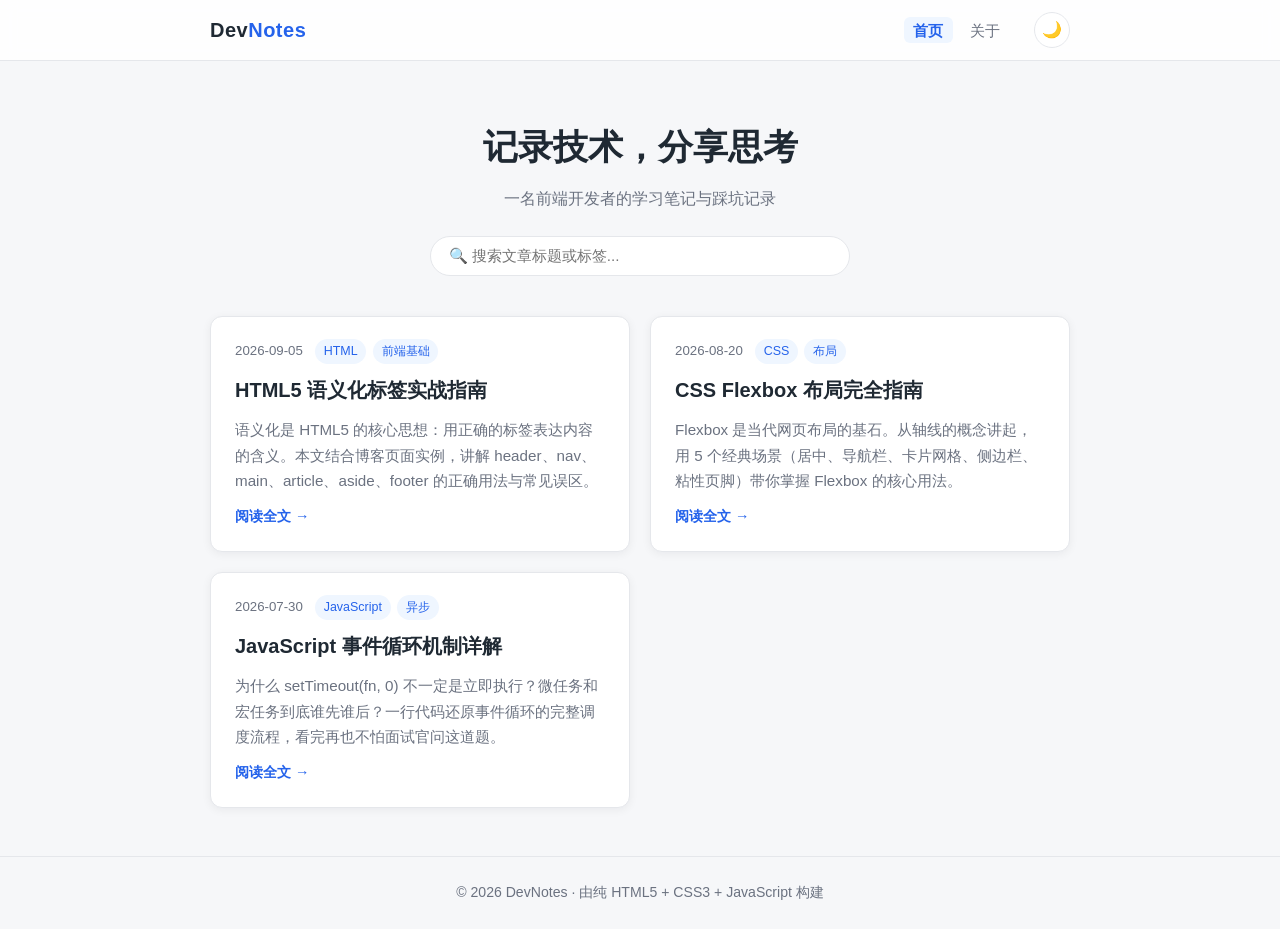
==== index.html @ be00d2db "新增个人技术博客项目（纯 HTML5 + CSS3 + JavaScript） - 首页：文章卡片列表 + 实时搜索 - 文章页：阅读时长估算、代码块/表格/引用样式 - 关于页：个人介绍、技术栈、联" ====
<!DOCTYPE html>
<html lang="zh-CN" data-theme="light">
<head>
  <meta charset="UTF-8">
  <meta name="viewport" content="width=device-width, initial-scale=1.0">
  <meta name="description" content="DevNotes - 记录技术、分享思考的个人技术博客">
  <title>DevNotes · 个人技术博客</title>
  <link rel="icon" href="data:image/svg+xml,<svg xmlns='http://www.w3.org/2000/svg' viewBox='0 0 100 100'><text y='.9em' font-size='90'>📝</text></svg>">
  <link rel="stylesheet" href="css/style.css">
</head>
<body>
  <!-- 顶部导航 -->
  <header class="site-header">
    <nav class="nav container">
      <a class="logo" href="index.html">Dev<span>Notes</span></a>
      <ul class="nav-links">
        <li><a href="index.html" class="active">首页</a></li>
        <li><a href="about.html">关于</a></li>
      </ul>
      <button class="theme-toggle" id="themeToggle" aria-label="切换明暗主题">🌙</button>
    </nav>
  </header>

  <!-- 主内容 -->
  <main class="container">
    <!-- 页首横幅 -->
    <section class="hero">
      <h1>记录技术，分享思考</h1>
      <p>一名前端开发者的学习笔记与踩坑记录</p>
      <input type="search" class="search-input" id="searchInput" placeholder="🔍 搜索文章标题或标签...">
    </section>

    <!-- 文章列表（配合 JS 实时过滤） -->
    <section class="post-list" id="postList">
      <article class="post-card" data-tags="html,前端,语义化">
        <div class="post-meta">
          <time datetime="2026-09-05">2026-09-05</time>
          <span class="post-tags"><a href="#">HTML</a><a href="#">前端基础</a></span>
        </div>
        <h2><a href="posts/html5-semantic.html">HTML5 语义化标签实战指南</a></h2>
        <p>语义化是 HTML5 的核心思想：用正确的标签表达内容的含义。本文结合博客页面实例，讲解 header、nav、main、article、aside、footer 的正确用法与常见误区。</p>
        <a class="read-more" href="posts/html5-semantic.html">阅读全文 →</a>
      </article>

      <article class="post-card" data-tags="css,布局,flexbox">
        <div class="post-meta">
          <time datetime="2026-08-20">2026-08-20</time>
          <span class="post-tags"><a href="#">CSS</a><a href="#">布局</a></span>
        </div>
        <h2><a href="posts/css-flexbox-guide.html">CSS Flexbox 布局完全指南</a></h2>
        <p>Flexbox 是当代网页布局的基石。从轴线的概念讲起，用 5 个经典场景（居中、导航栏、卡片网格、侧边栏、粘性页脚）带你掌握 Flexbox 的核心用法。</p>
        <a class="read-more" href="posts/css-flexbox-guide.html">阅读全文 →</a>
      </article>

      <article class="post-card" data-tags="javascript,事件循环,异步">
        <div class="post-meta">
          <time datetime="2026-07-30">2026-07-30</time>
          <span class="post-tags"><a href="#">JavaScript</a><a href="#">异步</a></span>
        </div>
        <h2><a href="posts/js-event-loop.html">JavaScript 事件循环机制详解</a></h2>
        <p>为什么 setTimeout(fn, 0) 不一定是立即执行？微任务和宏任务到底谁先谁后？一行代码还原事件循环的完整调度流程，看完再也不怕面试官问这道题。</p>
        <a class="read-more" href="posts/js-event-loop.html">阅读全文 →</a>
      </article>
    </section>

    <p class="search-empty" id="searchEmpty" hidden>没有找到匹配的文章 🙈</p>
  </main>

  <!-- 页脚 -->
  <footer class="site-footer">
    <div class="container">
      <p>© 2026 DevNotes · 由纯 HTML5 + CSS3 + JavaScript 构建</p>
    </div>
  </footer>

  <button class="back-to-top" id="backToTop" aria-label="返回顶部">↑</button>
  <script src="js/main.js"></script>
</body>
</html>
---- css/style.css ----
/* ==========================================================================
   DevNotes · 个人技术博客
   纯 HTML5 + CSS3，无框架、无依赖
   主题方案：CSS 变量 + data-theme 属性，由 js/main.js 负责切换
   ========================================================================== */

/* ---------- 变量与主题 ---------- */
:root {
  --bg: #f6f7f9;
  --card-bg: #ffffff;
  --text: #1f2933;
  --text-secondary: #6b7280;
  --border: #e5e7eb;
  --primary: #2563eb;
  --primary-hover: #1d4ed8;
  --primary-weak: #eff6ff;
  --code-bg: #f3f4f6;
  --shadow: 0 2px 10px rgba(15, 23, 42, .06);
  --radius: 12px;
  --container: 860px;
}

html[data-theme="dark"] {
  --bg: #0f172a;
  --card-bg: #1e293b;
  --text: #e2e8f0;
  --text-secondary: #94a3b8;
  --border: #334155;
  --primary: #60a5fa;
  --primary-hover: #93c5fd;
  --primary-weak: rgba(96, 165, 250, .12);
  --code-bg: #0b1120;
  --shadow: 0 4px 16px rgba(0, 0, 0, .4);
}

/* ---------- 基础 ---------- */
* {
  margin: 0;
  padding: 0;
  box-sizing: border-box;
}

body {
  font-family: -apple-system, BlinkMacSystemFont, "Segoe UI", "PingFang SC",
    "Hiragino Sans GB", "Microsoft YaHei", "Helvetica Neue", Arial, sans-serif;
  background: var(--bg);
  color: var(--text);
  line-height: 1.7;
  min-height: 100vh;
  display: flex;
  flex-direction: column;
  transition: background-color .3s, color .3s;
}

a {
  color: var(--primary);
  text-decoration: none;
}

a:hover {
  color: var(--primary-hover);
}

/* 内容宽度统一的容器 */
.container {
  width: min(100% - 2.5rem, var(--container));
  margin-inline: auto;
}

[hidden] {
  display: none !important;
}

main.container {
  flex: 1;              /* 页脚下沉到页面底部 */
  padding-bottom: 3rem;
}

/* ---------- 顶部导航 ---------- */
.site-header {
  position: sticky;
  top: 0;
  z-index: 10;
  background: color-mix(in srgb, var(--card-bg) 85%, transparent);
  backdrop-filter: blur(8px);
  border-bottom: 1px solid var(--border);
}

.nav {
  display: flex;
  align-items: center;
  gap: 1.5rem;
  height: 60px;
}

.logo {
  font-size: 1.25rem;
  font-weight: 700;
  color: var(--text);
  letter-spacing: .5px;
}

.logo span {
  color: var(--primary);
}

.nav-links {
  list-style: none;
  display: flex;
  gap: .5rem;
  margin-left: auto;
}

.nav-links a {
  color: var(--text-secondary);
  font-size: .95rem;
  padding: .3rem .6rem;
  border-radius: 6px;
}

.nav-links a:hover {
  color: var(--text);
  background: var(--primary-weak);
}

.nav-links a.active {
  color: var(--primary);
  background: var(--primary-weak);
  font-weight: 600;
}

.theme-toggle {
  border: 1px solid var(--border);
  background: var(--card-bg);
  color: var(--text);
  width: 36px;
  height: 36px;
  border-radius: 50%;
  font-size: 1rem;
  line-height: 1;
  cursor: pointer;
  transition: border-color .2s;
}

.theme-toggle:hover {
  border-color: var(--primary);
}

/* ---------- 首页 Hero ---------- */
.hero {
  text-align: center;
  padding: 3.5rem 0 2.5rem;
}

.hero h1 {
  font-size: 2.2rem;
  margin-bottom: .5rem;
}

.hero p {
  color: var(--text-secondary);
  margin-bottom: 1.5rem;
}

.search-input {
  width: min(100%, 420px);
  padding: .65rem 1.1rem;
  border: 1px solid var(--border);
  border-radius: 999px;
  font-size: .95rem;
  color: var(--text);
  background: var(--card-bg);
  outline: none;
  transition: border-color .2s, box-shadow .2s;
}

.search-input:focus {
  border-color: var(--primary);
  box-shadow: 0 0 0 3px var(--primary-weak);
}

/* ---------- 文章列表 ---------- */
.post-list {
  display: grid;
  grid-template-columns: repeat(auto-fill, minmax(320px, 1fr));
  gap: 1.25rem;
}

.post-card {
  background: var(--card-bg);
  border: 1px solid var(--border);
  border-radius: var(--radius);
  padding: 1.4rem 1.5rem;
  box-shadow: var(--shadow);
  display: flex;
  flex-direction: column;
  gap: .6rem;
  transition: transform .2s, box-shadow .2s;
}

.post-card:hover {
  transform: translateY(-3px);
  box-shadow: 0 8px 22px rgba(15, 23, 42, .12);
}

.post-meta {
  display: flex;
  align-items: center;
  gap: .75rem;
  font-size: .83rem;
  color: var(--text-secondary);
}

.post-tags {
  display: flex;
  gap: .4rem;
}

.post-tags a {
  color: var(--primary);
  background: var(--primary-weak);
  padding: .1rem .55rem;
  border-radius: 999px;
  font-size: .78rem;
}

.post-card h2 {
  font-size: 1.25rem;
}

.post-card h2 a {
  color: var(--text);
}

.post-card h2 a:hover {
  color: var(--primary);
}

/* 摘要最多显示 3 行 */
.post-card p {
  color: var(--text-secondary);
  font-size: .95rem;
  display: -webkit-box;
  -webkit-line-clamp: 3;
  -webkit-box-orient: vertical;
  overflow: hidden;
}

.read-more {
  margin-top: auto;
  font-size: .9rem;
  font-weight: 600;
}

.search-empty {
  text-align: center;
  color: var(--text-secondary);
  padding: 2rem 0;
}

/* ---------- 文章详情页 ---------- */
.article-header {
  border-bottom: 1px solid var(--border);
  padding-bottom: 1.2rem;
  margin-bottom: 1.8rem;
}

.article-header h1 {
  font-size: 1.9rem;
  line-height: 1.35;
  margin-bottom: .8rem;
}

.article-header .post-meta {
  flex-wrap: wrap;
}

.post-content {
  background: var(--card-bg);
  border: 1px solid var(--border);
  border-radius: var(--radius);
  padding: 2rem 2.2rem;
  box-shadow: var(--shadow);
}

.post-content h2 {
  font-size: 1.35rem;
  margin: 1.8rem 0 .8rem;
}

.post-content p {
  margin-bottom: 1rem;
}

.post-content ul,
.post-content ol {
  padding-left: 1.4rem;
  margin-bottom: 1rem;
}

.post-content li {
  margin-bottom: .35rem;
}

/* 代码块 */
.post-content pre {
  background: var(--code-bg);
  border: 1px solid var(--border);
  border-radius: 8px;
  padding: 1rem 1.2rem;
  overflow-x: auto;
  font-size: .86rem;
  line-height: 1.6;
  margin-bottom: 1.2rem;
}

.post-content code {
  font-family: ui-monospace, SFMono-Regular, "SF Mono", Menlo, Consolas, monospace;
  background: var(--code-bg);
  padding: .12em .4em;
  border-radius: 4px;
  font-size: .86em;
}

.post-content pre code {
  background: none;
  padding: 0;
}

/* 引用 */
blockquote {
  border-left: 3px solid var(--primary);
  background: var(--primary-weak);
  padding: .8rem 1rem;
  border-radius: 0 8px 8px 0;
  margin-bottom: 1.2rem;
  color: var(--text-secondary);
}

/* 表格 */
.post-content table {
  width: 100%;
  border-collapse: collapse;
  margin-bottom: 1.2rem;
  font-size: .92rem;
}

.post-content th,
.post-content td {
  border: 1px solid var(--border);
  padding: .55rem .8rem;
  text-align: left;
}

.post-content th {
  background: var(--code-bg);
  font-weight: 600;
}

.back-home {
  display: inline-block;
  margin-top: 1.5rem;
  font-size: .92rem;
}

/* ---------- 关于页 ---------- */
.about-card {
  background: var(--card-bg);
  border: 1px solid var(--border);
  border-radius: var(--radius);
  padding: 2rem 2.2rem;
  box-shadow: var(--shadow);
}

.about-card h1 {
  font-size: 1.8rem;
  margin-bottom: 1rem;
}

.about-card h2 {
  font-size: 1.3rem;
  margin: 1.5rem 0 .7rem;
}

.about-card p,
.about-card li {
  margin-bottom: .4rem;
}

.about-card ul {
  padding-left: 1.4rem;
  margin-bottom: 1rem;
}

.skill-list {
  display: flex;
  flex-wrap: wrap;
  gap: .5rem;
}

.skill-list span {
  background: var(--primary-weak);
  color: var(--primary);
  padding: .25rem .8rem;
  border-radius: 999px;
  font-size: .85rem;
}

/* ---------- 页脚 ---------- */
.site-footer {
  border-top: 1px solid var(--border);
  padding: 1.5rem 0;
  text-align: center;
  color: var(--text-secondary);
  font-size: .88rem;
}

/* ---------- 返回顶部 ---------- */
.back-to-top {
  position: fixed;
  right: 1.5rem;
  bottom: 1.5rem;
  width: 42px;
  height: 42px;
  border-radius: 50%;
  border: 1px solid var(--border);
  background: var(--card-bg);
  color: var(--text);
  font-size: 1.1rem;
  cursor: pointer;
  box-shadow: var(--shadow);
  opacity: 0;
  visibility: hidden;
  transition: opacity .25s, transform .25s;
}

.back-to-top.show {
  opacity: 1;
  visibility: visible;
}

.back-to-top:hover {
  transform: translateY(-3px);
}

/* ---------- 响应式 ---------- */
@media (max-width: 640px) {
  .hero {
    padding: 2.2rem 0 1.8rem;
  }

  .hero h1 {
    font-size: 1.7rem;
  }

  .post-list {
    grid-template-columns: 1fr;
  }

  .post-content,
  .about-card {
    padding: 1.4rem 1.2rem;
  }

  .article-header h1 {
    font-size: 1.5rem;
  }
}
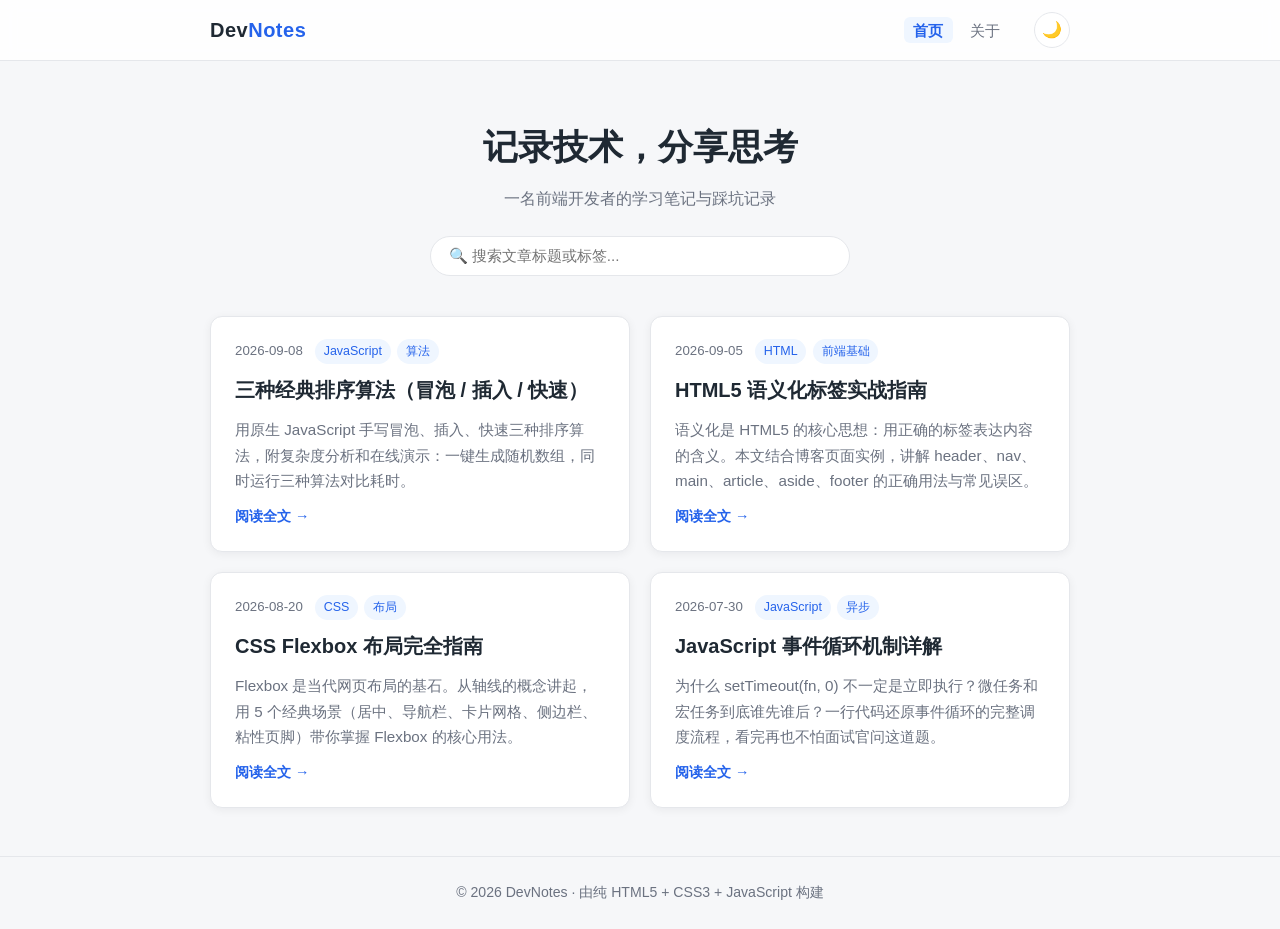
==== commit 15908ada: "feat: 新增三种经典排序算法程序（冒泡/插入/快速） - js/sorting.js：纯 JS 实现三种排序算法 + 在线演示逻辑 - posts/sorting-algorithms.html：" ====
--- a/index.html
+++ b/index.html
@@ -32,6 +32,16 @@
 
     <!-- 文章列表（配合 JS 实时过滤） -->
     <section class="post-list" id="postList">
+      <article class="post-card" data-tags="javascript,算法,排序">
+        <div class="post-meta">
+          <time datetime="2026-09-08">2026-09-08</time>
+          <span class="post-tags"><a href="#">JavaScript</a><a href="#">算法</a></span>
+        </div>
+        <h2><a href="posts/sorting-algorithms.html">三种经典排序算法（冒泡 / 插入 / 快速）</a></h2>
+        <p>用原生 JavaScript 手写冒泡、插入、快速三种排序算法，附复杂度分析和在线演示：一键生成随机数组，同时运行三种算法对比耗时。</p>
+        <a class="read-more" href="posts/sorting-algorithms.html">阅读全文 →</a>
+      </article>
+
       <article class="post-card" data-tags="html,前端,语义化">
         <div class="post-meta">
           <time datetime="2026-09-05">2026-09-05</time>
--- a/css/style.css
+++ b/css/style.css
@@ -443,6 +443,62 @@
   transform: translateY(-3px);
 }
 
+/* ---------- 排序演示面板 ---------- */
+.sort-demo {
+  margin-top: 1rem;
+}
+
+.demo-controls {
+  display: flex;
+  align-items: center;
+  gap: 1rem;
+  margin-bottom: 1rem;
+  flex-wrap: wrap;
+}
+
+.demo-controls label {
+  font-size: .92rem;
+  color: var(--text-secondary);
+  display: flex;
+  align-items: center;
+  gap: .5rem;
+}
+
+.demo-controls input {
+  width: 80px;
+  padding: .45rem .7rem;
+  border: 1px solid var(--border);
+  border-radius: 8px;
+  background: var(--card-bg);
+  color: var(--text);
+  font-size: .92rem;
+  outline: none;
+}
+
+.demo-controls input:focus {
+  border-color: var(--primary);
+}
+
+.demo-btn {
+  padding: .5rem 1.2rem;
+  border: none;
+  border-radius: 8px;
+  background: var(--primary);
+  color: #fff;
+  font-size: .95rem;
+  cursor: pointer;
+  transition: background-color .2s;
+}
+
+.demo-btn:hover {
+  background: var(--primary-hover);
+}
+
+.demo-result {
+  color: var(--text-secondary);
+  font-size: .92rem;
+}
+
 /* ---------- 响应式 ---------- */
 @media (max-width: 640px) {
   .hero {
